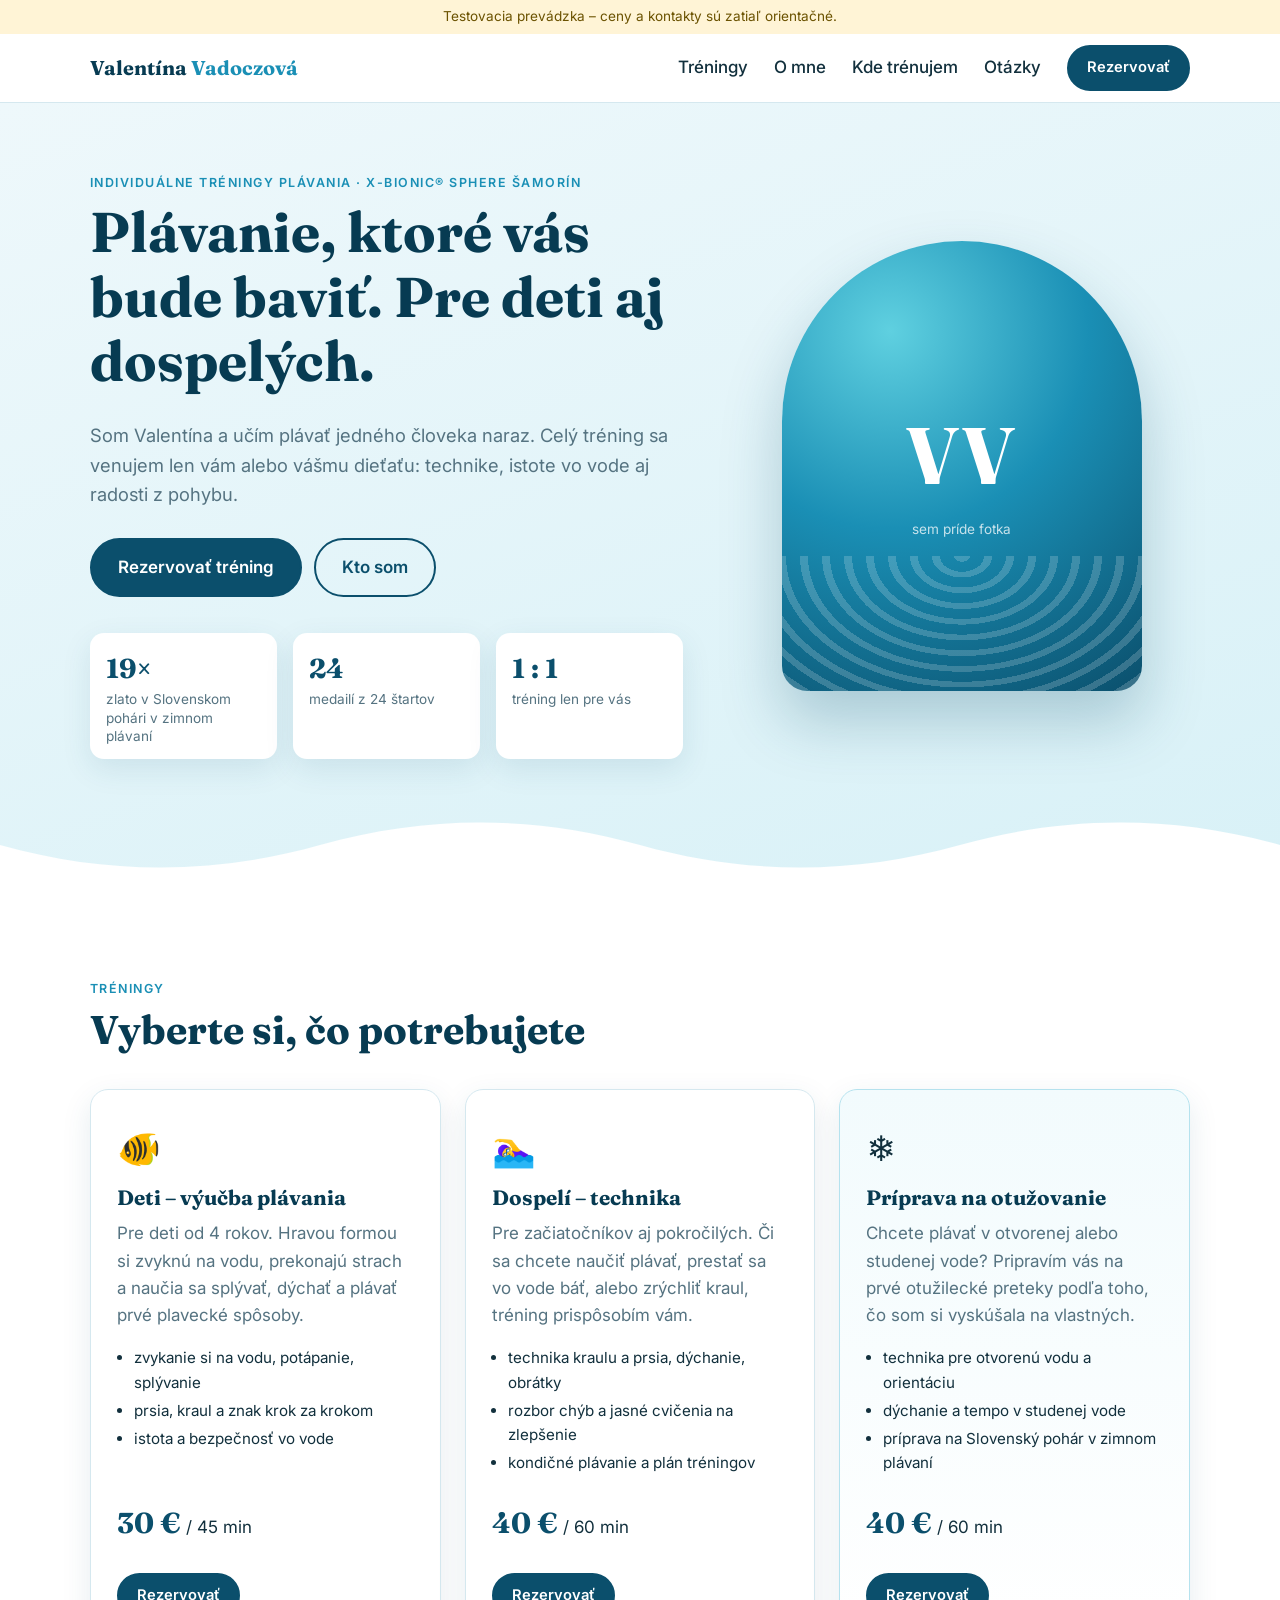
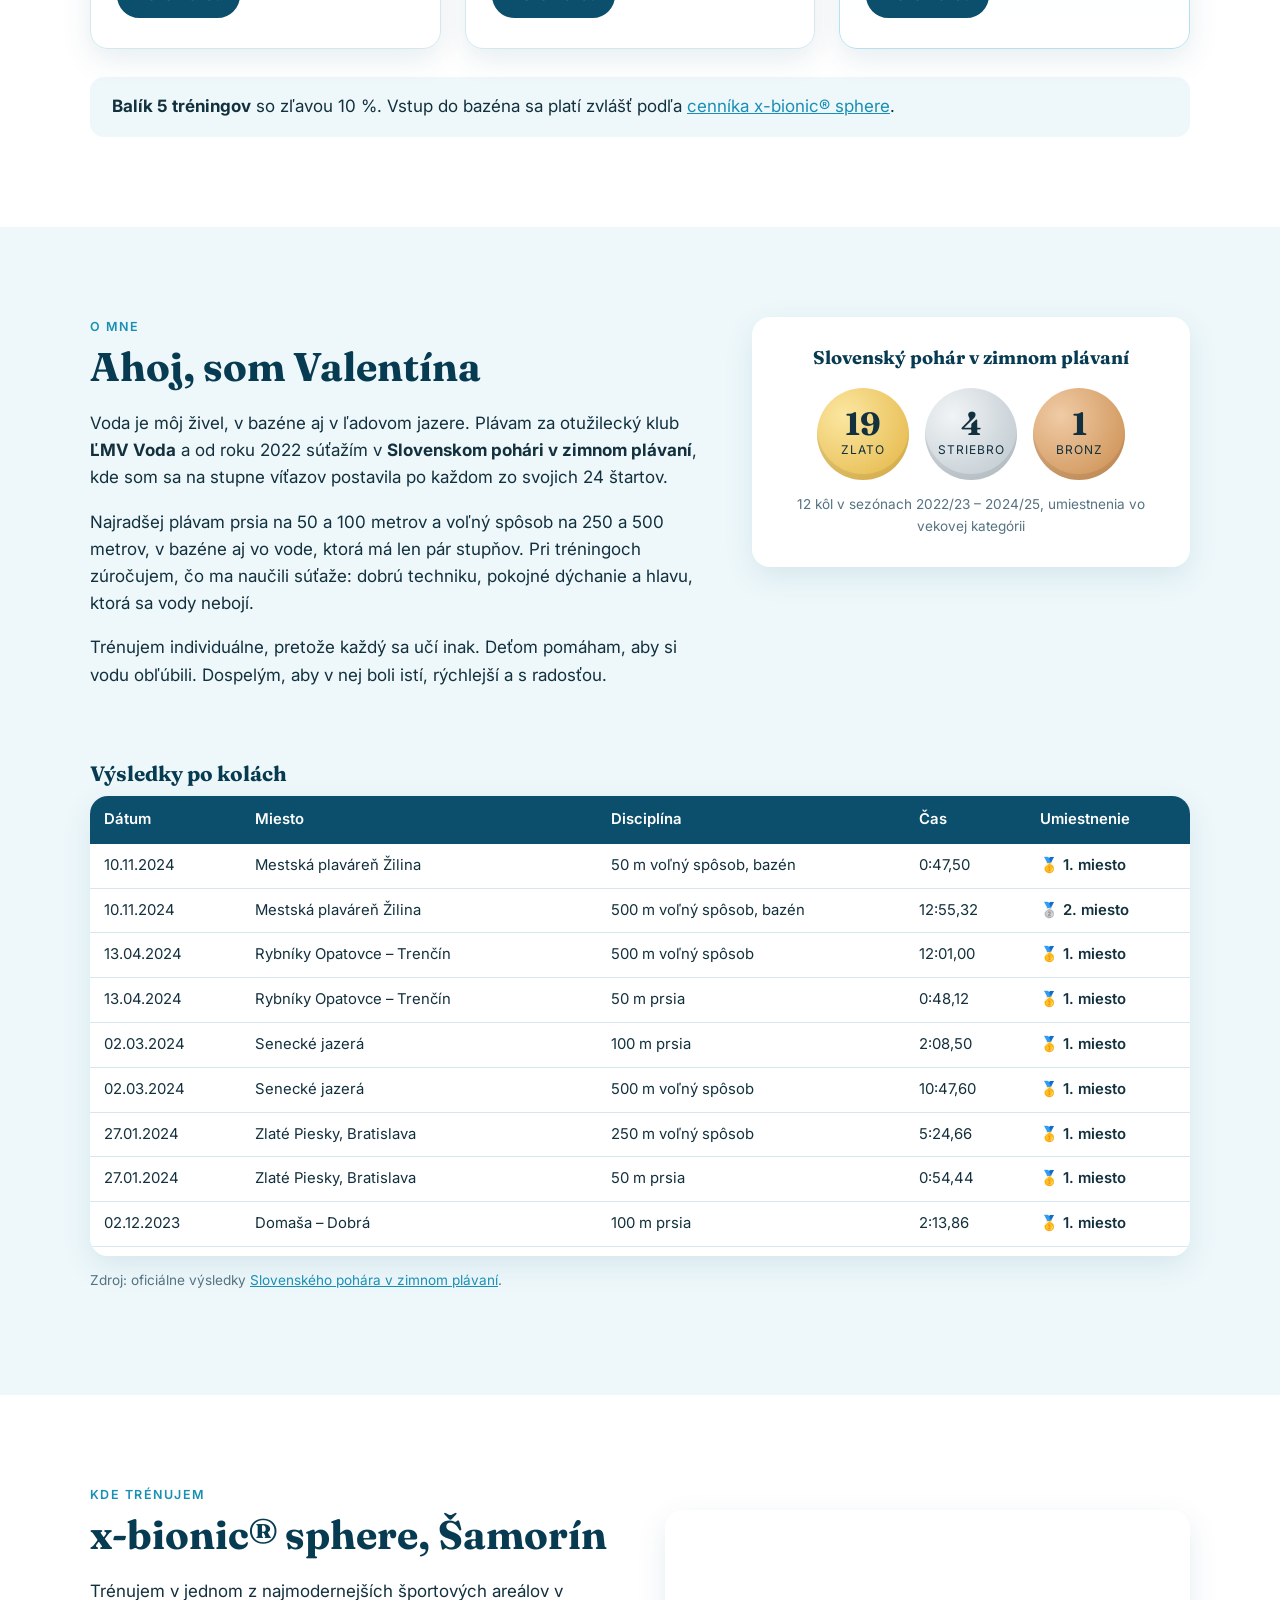
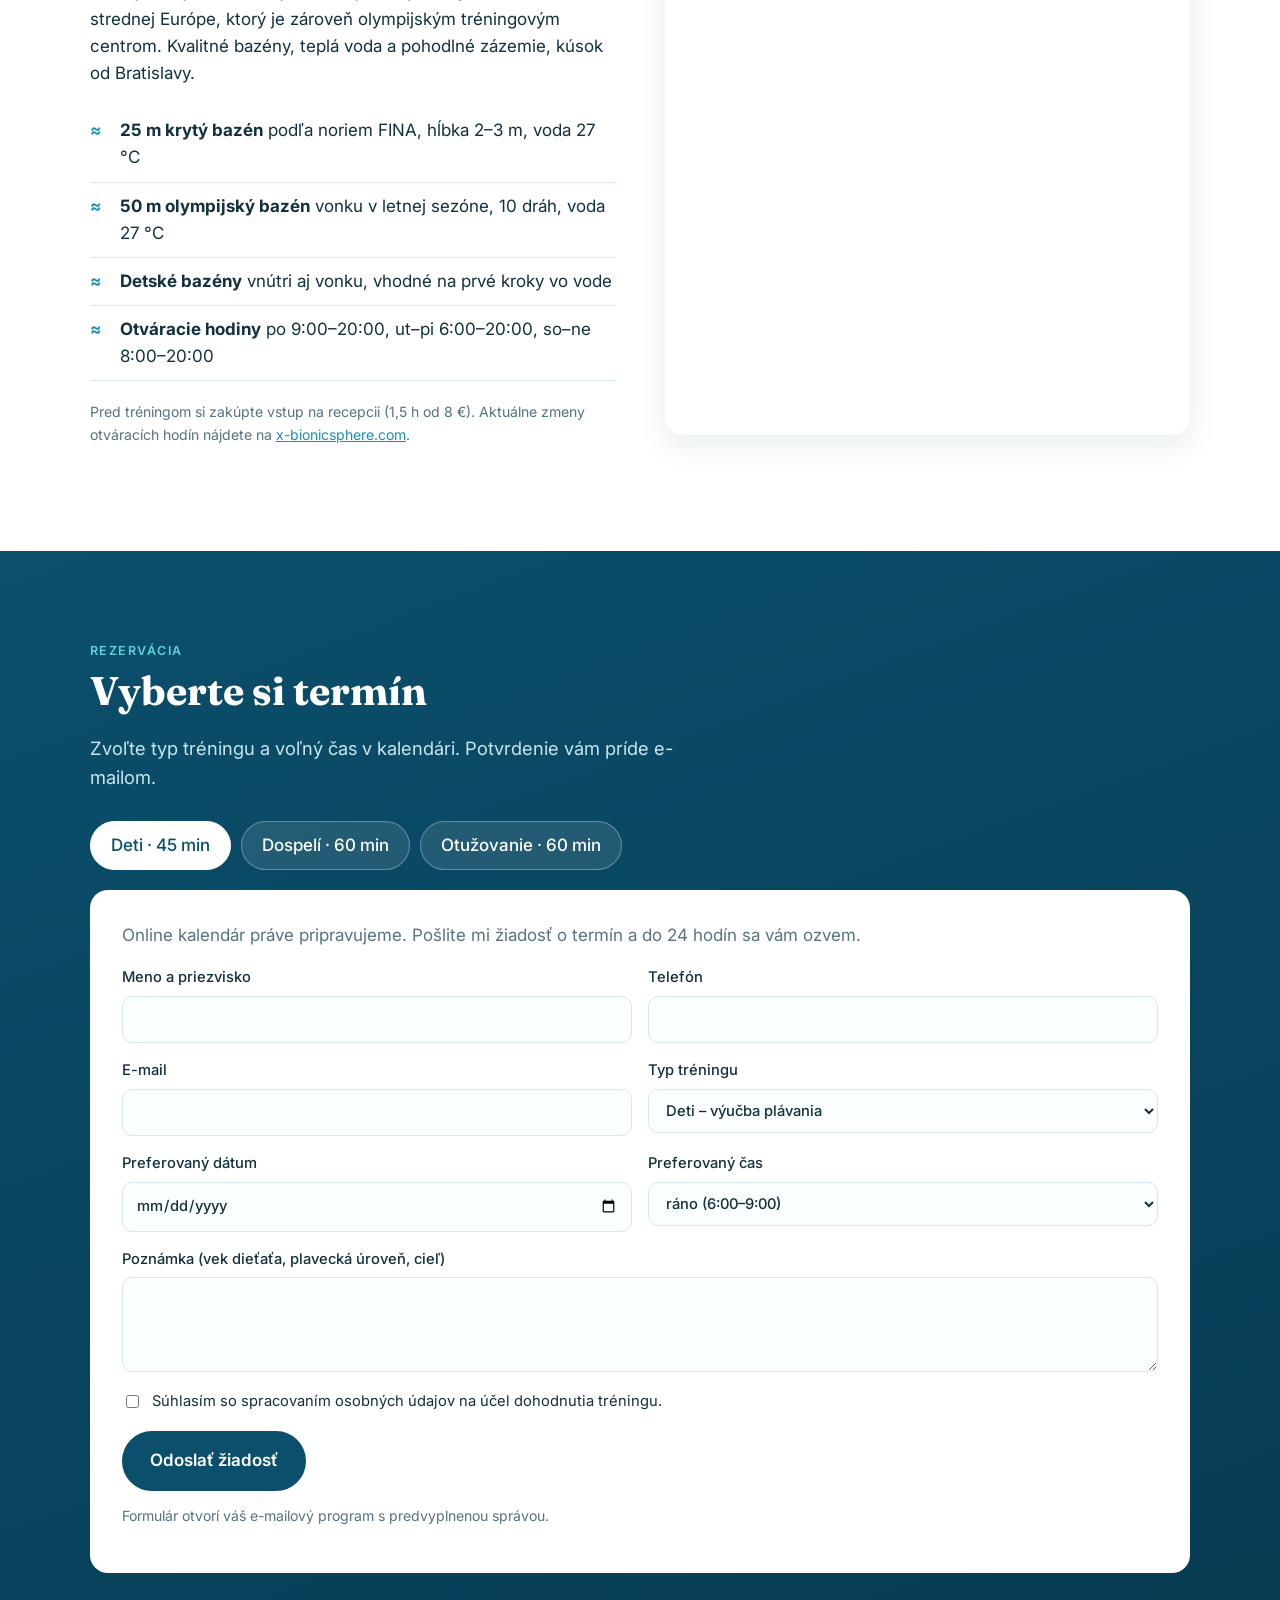
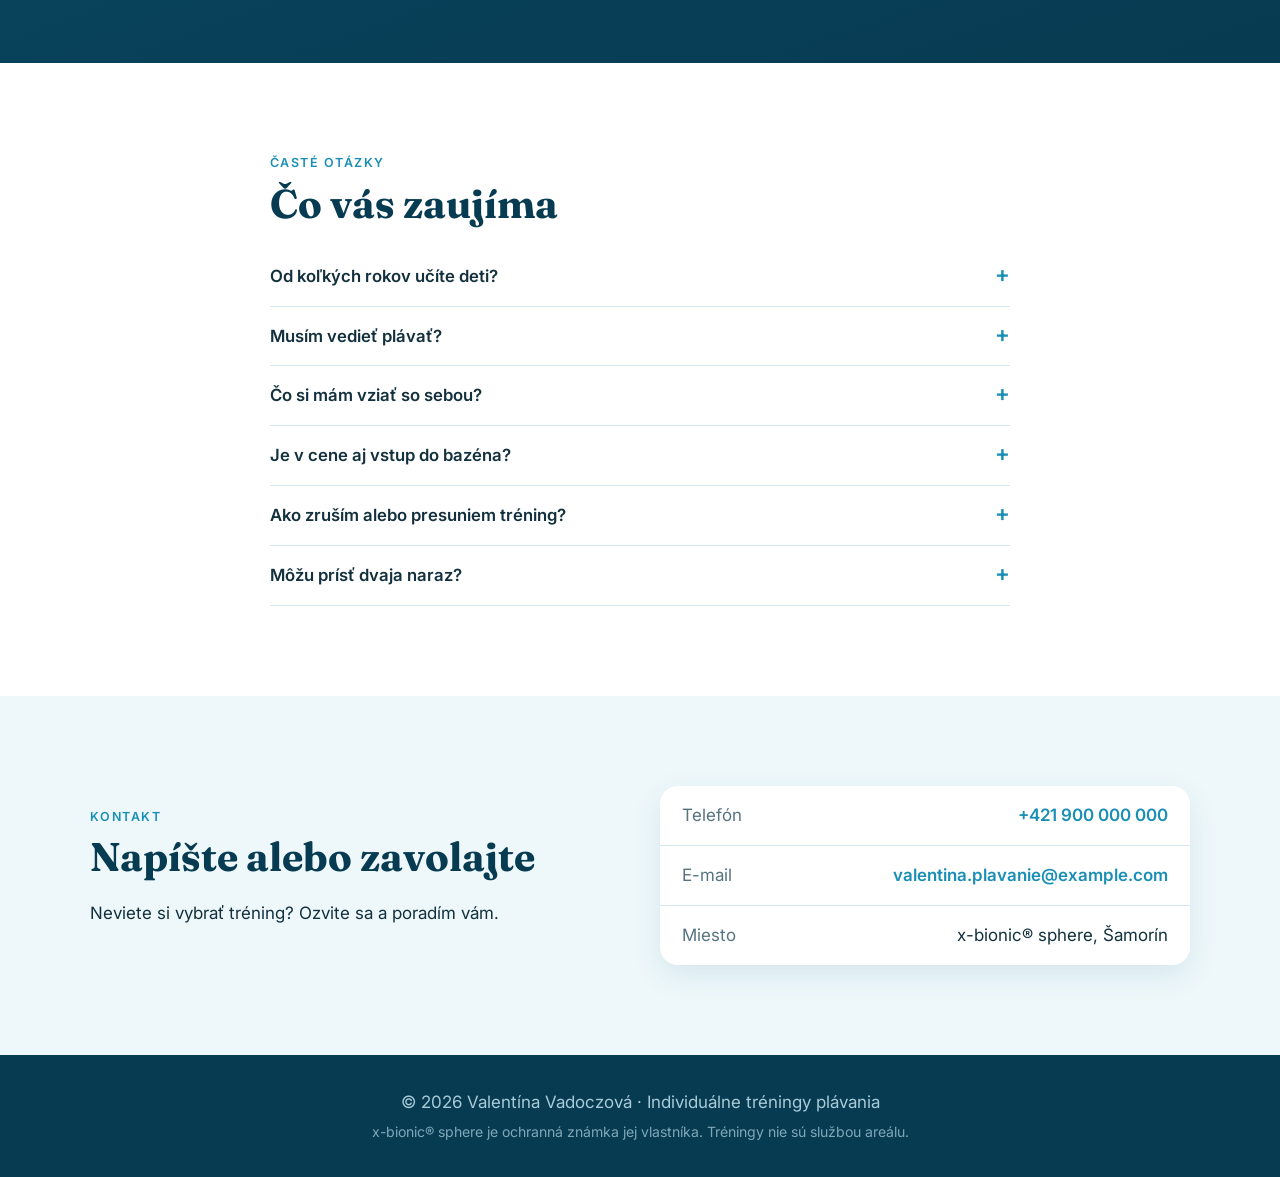
==== index.html @ 600316e4 "Web pre tréningy plávania Valentíny Vadoczovej Co-Authored-By: Claude Opus 5.5 <noreply@anthropic.co" ====
<!doctype html>
<html lang="sk">
<head>
  <meta charset="utf-8">
  <meta name="viewport" content="width=device-width, initial-scale=1">
  <title>Valentína Vadoczová – individuálne tréningy plávania | x-bionic sphere Šamorín</title>
  <meta name="description" content="Individuálne tréningy plávania pre deti a dospelých v bazénoch x-bionic® sphere v Šamoríne. Trénerka Valentína Vadoczová, viacnásobná víťazka Slovenského pohára v zimnom plávaní.">
  <meta name="robots" content="noindex"><!-- testovacia prevádzka -->
  <link rel="preconnect" href="https://fonts.googleapis.com">
  <link rel="preconnect" href="https://fonts.gstatic.com" crossorigin>
  <link href="https://fonts.googleapis.com/css2?family=Fraunces:opsz,wght@9..144,500;9..144,700&family=Inter:wght@400;500;600&display=swap" rel="stylesheet">
  <link rel="stylesheet" href="style.css">
  <link rel="icon" href="data:image/svg+xml,<svg xmlns='http://www.w3.org/2000/svg' viewBox='0 0 64 64'><circle cx='32' cy='32' r='32' fill='%230b4f6c'/><path d='M8 38c6-6 10-6 16 0s10 6 16 0 10-6 16 0' stroke='white' stroke-width='5' fill='none' stroke-linecap='round'/></svg>">
</head>
<body>
  <div class="test-banner">Testovacia prevádzka – ceny a kontakty sú zatiaľ orientačné.</div>

  <header class="nav">
    <div class="wrap nav-inner">
      <a href="#" class="logo">Valentína <span>Vadoczová</span></a>
      <button class="nav-toggle" aria-label="Menu" aria-expanded="false">☰</button>
      <nav class="nav-links">
        <a href="#treningy">Tréningy</a>
        <a href="#o-mne">O mne</a>
        <a href="#bazen">Kde trénujem</a>
        <a href="#faq">Otázky</a>
        <a href="#rezervacia" class="btn btn-small">Rezervovať</a>
      </nav>
    </div>
  </header>

  <main>
    <!-- HERO -->
    <section class="hero">
      <div class="wrap hero-inner">
        <div class="hero-text">
          <p class="eyebrow">Individuálne tréningy plávania · x-bionic® sphere Šamorín</p>
          <h1>Plávanie, ktoré vás bude baviť. Pre deti aj dospelých.</h1>
          <p class="lead">Som Valentína a učím plávať jedného človeka naraz. Celý tréning sa venujem len vám alebo vášmu dieťaťu: technike, istote vo vode aj radosti z pohybu.</p>
          <div class="hero-cta">
            <a href="#rezervacia" class="btn">Rezervovať tréning</a>
            <a href="#o-mne" class="btn btn-ghost">Kto som</a>
          </div>
          <ul class="hero-stats">
            <li><strong>19×</strong><span>zlato v Slovenskom pohári v zimnom plávaní</span></li>
            <li><strong>24</strong><span>medailí z 24 štartov</span></li>
            <li><strong>1 : 1</strong><span>tréning len pre vás</span></li>
          </ul>
        </div>
        <div class="hero-visual" aria-hidden="true">
          <div class="portrait">
            <span>VV</span>
            <small>sem príde fotka</small>
          </div>
        </div>
      </div>
      <svg class="wave" viewBox="0 0 1440 120" preserveAspectRatio="none" aria-hidden="true"><path d="M0 60c120 40 240 40 360 0s240-40 360 0 240 40 360 0 240-40 360 0v60H0z"/></svg>
    </section>

    <!-- TRÉNINGY -->
    <section id="treningy" class="section">
      <div class="wrap">
        <p class="eyebrow">Tréningy</p>
        <h2>Vyberte si, čo potrebujete</h2>
        <div class="cards">
          <article class="card">
            <div class="card-icon">🐠</div>
            <h3>Deti – výučba plávania</h3>
            <p>Pre deti od 4 rokov. Hravou formou si zvyknú na vodu, prekonajú strach a naučia sa splývať, dýchať a plávať prvé plavecké spôsoby.</p>
            <ul>
              <li>zvykanie si na vodu, potápanie, splývanie</li>
              <li>prsia, kraul a znak krok za krokom</li>
              <li>istota a bezpečnosť vo vode</li>
            </ul>
            <p class="price"><strong>30 €</strong> / 45 min</p>
            <a href="#rezervacia" class="btn btn-small" data-book="deti">Rezervovať</a>
          </article>
          <article class="card">
            <div class="card-icon">🏊‍♀️</div>
            <h3>Dospelí – technika</h3>
            <p>Pre začiatočníkov aj pokročilých. Či sa chcete naučiť plávať, prestať sa vo vode báť, alebo zrýchliť kraul, tréning prispôsobím vám.</p>
            <ul>
              <li>technika kraulu a prsia, dýchanie, obrátky</li>
              <li>rozbor chýb a jasné cvičenia na zlepšenie</li>
              <li>kondičné plávanie a plán tréningov</li>
            </ul>
            <p class="price"><strong>40 €</strong> / 60 min</p>
            <a href="#rezervacia" class="btn btn-small" data-book="dospeli">Rezervovať</a>
          </article>
          <article class="card card-accent">
            <div class="card-icon">❄️</div>
            <h3>Príprava na otužovanie</h3>
            <p>Chcete plávať v otvorenej alebo studenej vode? Pripravím vás na prvé otužilecké preteky podľa toho, čo som si vyskúšala na vlastných.</p>
            <ul>
              <li>technika pre otvorenú vodu a orientáciu</li>
              <li>dýchanie a tempo v studenej vode</li>
              <li>príprava na Slovenský pohár v zimnom plávaní</li>
            </ul>
            <p class="price"><strong>40 €</strong> / 60 min</p>
            <a href="#rezervacia" class="btn btn-small" data-book="otuzovanie">Rezervovať</a>
          </article>
        </div>
        <div class="note">
          <p><strong>Balík 5 tréningov</strong> so zľavou 10 %. Vstup do bazéna sa platí zvlášť podľa <a href="https://www.x-bionicsphere.com/sport/plavanie/" target="_blank" rel="noopener">cenníka x-bionic® sphere</a>.</p>
        </div>
      </div>
    </section>

    <!-- O MNE -->
    <section id="o-mne" class="section section-ice">
      <div class="wrap about">
        <div class="about-text">
          <p class="eyebrow">O mne</p>
          <h2>Ahoj, som Valentína</h2>
          <p>Voda je môj živel, v bazéne aj v ľadovom jazere. Plávam za otužilecký klub <strong>ĽMV Voda</strong> a od roku 2022 súťažím v <strong>Slovenskom pohári v zimnom plávaní</strong>, kde som sa na stupne víťazov postavila po každom zo svojich 24 štartov.</p>
          <p>Najradšej plávam prsia na 50 a 100 metrov a voľný spôsob na 250 a 500 metrov, v bazéne aj vo vode, ktorá má len pár stupňov. Pri tréningoch zúročujem, čo ma naučili súťaže: dobrú techniku, pokojné dýchanie a hlavu, ktorá sa vody nebojí.</p>
          <p>Trénujem individuálne, pretože každý sa učí inak. Deťom pomáham, aby si vodu obľúbili. Dospelým, aby v nej boli istí, rýchlejší a s radosťou.</p>
        </div>
        <aside class="medals" aria-label="Medailová bilancia">
          <h3>Slovenský pohár v zimnom plávaní</h3>
          <div class="medal-row">
            <div class="medal gold"><strong>19</strong><span>zlato</span></div>
            <div class="medal silver"><strong>4</strong><span>striebro</span></div>
            <div class="medal bronze"><strong>1</strong><span>bronz</span></div>
          </div>
          <p class="medal-sub">12 kôl v sezónach 2022/23 – 2024/25, umiestnenia vo vekovej kategórii</p>
        </aside>
      </div>

      <div class="wrap">
        <h3 class="results-title">Výsledky po kolách</h3>
        <div class="table-wrap">
          <table class="results">
            <thead>
              <tr><th>Dátum</th><th>Miesto</th><th>Disciplína</th><th>Čas</th><th>Umiestnenie</th></tr>
            </thead>
            <tbody id="results-body"></tbody>
          </table>
        </div>
        <p class="source">Zdroj: oficiálne výsledky <a href="https://pohar.sportoveotuzovanie.sk/vysledky/jednotlivci" target="_blank" rel="noopener">Slovenského pohára v zimnom plávaní</a>.</p>
      </div>
    </section>

    <!-- BAZÉN -->
    <section id="bazen" class="section">
      <div class="wrap venue">
        <div>
          <p class="eyebrow">Kde trénujem</p>
          <h2>x-bionic® sphere, Šamorín</h2>
          <p>Trénujem v jednom z najmodernejších športových areálov v strednej Európe, ktorý je zároveň olympijským tréningovým centrom. Kvalitné bazény, teplá voda a pohodlné zázemie, kúsok od Bratislavy.</p>
          <ul class="facts">
            <li><strong>25 m krytý bazén</strong> podľa noriem FINA, hĺbka 2–3 m, voda 27 °C</li>
            <li><strong>50 m olympijský bazén</strong> vonku v letnej sezóne, 10 dráh, voda 27 °C</li>
            <li><strong>Detské bazény</strong> vnútri aj vonku, vhodné na prvé kroky vo vode</li>
            <li><strong>Otváracie hodiny</strong> po 9:00–20:00, ut–pi 6:00–20:00, so–ne 8:00–20:00</li>
          </ul>
          <p class="small">Pred tréningom si zakúpte vstup na recepcii (1,5 h od 8 €). Aktuálne zmeny otváracích hodín nájdete na <a href="https://www.x-bionicsphere.com/sport/plavanie/" target="_blank" rel="noopener">x-bionicsphere.com</a>.</p>
        </div>
        <div class="map">
          <iframe title="Mapa x-bionic sphere Šamorín" loading="lazy" referrerpolicy="no-referrer-when-downgrade"
            src="https://www.google.com/maps?q=x-bionic%20sphere%20%C5%A0amor%C3%ADn&output=embed"></iframe>
        </div>
      </div>
    </section>

    <!-- REZERVÁCIA -->
    <section id="rezervacia" class="section section-deep">
      <div class="wrap">
        <p class="eyebrow">Rezervácia</p>
        <h2>Vyberte si termín</h2>
        <p class="lead">Zvoľte typ tréningu a voľný čas v kalendári. Potvrdenie vám príde e-mailom.</p>
        <div class="tabs" role="tablist">
          <button role="tab" data-type="deti" aria-selected="true">Deti · 45 min</button>
          <button role="tab" data-type="dospeli" aria-selected="false">Dospelí · 60 min</button>
          <button role="tab" data-type="otuzovanie" aria-selected="false">Otužovanie · 60 min</button>
        </div>
        <div class="booking">
          <div id="cal-embed" hidden></div>
          <form id="request-form" class="request-form" hidden>
            <p class="form-intro">Online kalendár práve pripravujeme. Pošlite mi žiadosť o termín a do 24 hodín sa vám ozvem.</p>
            <div class="grid">
              <label>Meno a priezvisko<input name="meno" required autocomplete="name"></label>
              <label>Telefón<input name="telefon" type="tel" required autocomplete="tel"></label>
              <label>E-mail<input name="email" type="email" autocomplete="email"></label>
              <label>Typ tréningu
                <select name="typ">
                  <option value="deti">Deti – výučba plávania</option>
                  <option value="dospeli">Dospelí – technika</option>
                  <option value="otuzovanie">Príprava na otužovanie</option>
                </select>
              </label>
              <label>Preferovaný dátum<input name="datum" type="date"></label>
              <label>Preferovaný čas
                <select name="cas">
                  <option>ráno (6:00–9:00)</option>
                  <option>dopoludnie</option>
                  <option>popoludnie</option>
                  <option>podvečer (16:00–19:00)</option>
                  <option>víkend</option>
                </select>
              </label>
              <label class="full">Poznámka (vek dieťaťa, plavecká úroveň, cieľ)<textarea name="poznamka" rows="3"></textarea></label>
            </div>
            <label class="consent"><input type="checkbox" required> Súhlasím so spracovaním osobných údajov na účel dohodnutia tréningu.</label>
            <button class="btn" type="submit">Odoslať žiadosť</button>
            <p class="small">Formulár otvorí váš e-mailový program s predvyplnenou správou.</p>
          </form>
        </div>
      </div>
    </section>

    <!-- FAQ -->
    <section id="faq" class="section">
      <div class="wrap narrow">
        <p class="eyebrow">Časté otázky</p>
        <h2>Čo vás zaujíma</h2>
        <details><summary>Od koľkých rokov učíte deti?</summary><p>Od 4 rokov. Ak je dieťa mladšie alebo sa vody veľmi bojí, napíšte mi a dohodneme sa, ako začať.</p></details>
        <details><summary>Musím vedieť plávať?</summary><p>Nie. Začiatočníkov učím od úplných základov. Dospelí začiatočníci sú u mňa úplne bežní, tak sa nehanbite.</p></details>
        <details><summary>Čo si mám vziať so sebou?</summary><p>Plavky, plavecké okuliare, čiapku, uterák a šľapky. Plavecké pomôcky (dosky, pullbuoy, plutvy) prinesiem ja.</p></details>
        <details><summary>Je v cene aj vstup do bazéna?</summary><p>Nie. Vstup si každý klient kupuje na recepcii x-bionic® sphere podľa ich aktuálneho cenníka.</p></details>
        <details><summary>Ako zruším alebo presuniem tréning?</summary><p>Bezplatne najneskôr 24 hodín vopred, cez odkaz v potvrdzovacom e-maile alebo telefonicky. Pri neskoršom zrušení si účtujem 50 % ceny.</p></details>
        <details><summary>Môžu prísť dvaja naraz?</summary><p>Áno. Súrodenci alebo pár môžu prísť na spoločný tréning. Cenu vám poviem po dohode.</p></details>
      </div>
    </section>

    <!-- KONTAKT -->
    <section id="kontakt" class="section section-ice">
      <div class="wrap contact">
        <div>
          <p class="eyebrow">Kontakt</p>
          <h2>Napíšte alebo zavolajte</h2>
          <p>Neviete si vybrať tréning? Ozvite sa a poradím vám.</p>
        </div>
        <ul class="contact-list">
          <li><span>Telefón</span><a data-contact="phone" href="#"></a></li>
          <li><span>E-mail</span><a data-contact="email" href="#"></a></li>
          <li data-contact-row="instagram"><span>Instagram</span><a data-contact="instagram" href="#" target="_blank" rel="noopener"></a></li>
          <li><span>Miesto</span>x-bionic® sphere, Šamorín</li>
        </ul>
      </div>
    </section>
  </main>

  <footer class="footer">
    <div class="wrap">
      <p>© <span id="year"></span> Valentína Vadoczová · Individuálne tréningy plávania</p>
      <p class="small">x-bionic® sphere je ochranná známka jej vlastníka. Tréningy nie sú službou areálu.</p>
    </div>
  </footer>

  <script src="config.js"></script>
  <script src="app.js"></script>
</body>
</html>
---- style.css ----
:root {
  --deep: #0b4f6c;
  --deep-2: #073b52;
  --sea: #1a8fb5;
  --aqua: #5fd0e0;
  --ice: #eef8fb;
  --ink: #12303d;
  --muted: #557381;
  --line: #d5e8ef;
  --white: #ffffff;
  --gold: #e3b341;
  --silver: #b9c4cb;
  --bronze: #c98a4b;
  --radius: 18px;
  --shadow: 0 10px 30px rgba(11, 79, 108, .10);
}
* { box-sizing: border-box; }
html { scroll-behavior: smooth; scroll-padding-top: 80px; }
body { margin: 0; font-family: Inter, system-ui, sans-serif; color: var(--ink); background: var(--white); line-height: 1.6; font-size: 17px; }
h1, h2, h3 { font-family: Fraunces, Georgia, serif; line-height: 1.15; margin: 0 0 .5em; color: var(--deep-2); }
h1 { font-size: clamp(2.1rem, 5vw, 3.5rem); }
h2 { font-size: clamp(1.7rem, 3.5vw, 2.5rem); }
h3 { font-size: 1.3rem; }
a { color: var(--sea); }
img { max-width: 100%; }
.wrap { max-width: 1140px; margin: 0 auto; padding: 0 20px; }
.narrow { max-width: 780px; }
.small { font-size: .88rem; color: var(--muted); }
.eyebrow { text-transform: uppercase; letter-spacing: .12em; font-size: .78rem; font-weight: 600; color: var(--sea); margin: 0 0 .6em; }
.lead { font-size: 1.15rem; color: var(--muted); max-width: 640px; }

.test-banner { background: #fff4d6; color: #6b5200; text-align: center; font-size: .85rem; padding: 6px 16px; }

/* Buttons */
.btn { display: inline-block; background: var(--deep); color: var(--white); text-decoration: none; padding: 14px 26px; border-radius: 999px; font-weight: 600; border: 2px solid var(--deep); cursor: pointer; font: inherit; font-weight: 600; transition: transform .15s, background .15s; }
.btn:hover { background: var(--deep-2); transform: translateY(-1px); }
.btn-small { padding: 9px 18px; font-size: .92rem; }
.btn-ghost { background: transparent; color: var(--deep); }
.btn-ghost:hover { background: var(--white); }

/* Nav */
.nav { position: sticky; top: 0; z-index: 20; background: rgba(255,255,255,.92); backdrop-filter: blur(10px); border-bottom: 1px solid var(--line); }
.nav-inner { display: flex; align-items: center; justify-content: space-between; height: 68px; }
.logo { font-family: Fraunces, serif; font-weight: 700; font-size: 1.25rem; color: var(--deep-2); text-decoration: none; }
.logo span { color: var(--sea); }
.nav-links { display: flex; gap: 26px; align-items: center; }
.nav-links a:not(.btn) { color: var(--ink); text-decoration: none; font-weight: 500; }
.nav-links a:not(.btn):hover { color: var(--sea); }
.nav-toggle { display: none; background: none; border: 0; font-size: 1.6rem; color: var(--deep); cursor: pointer; }

/* Hero */
.hero { position: relative; background: linear-gradient(160deg, var(--ice) 0%, #d8f1f7 100%); padding: 70px 0 130px; overflow: hidden; }
.hero-inner { display: grid; grid-template-columns: 1.3fr 1fr; gap: 50px; align-items: center; }
.hero-cta { display: flex; gap: 12px; flex-wrap: wrap; margin: 28px 0 36px; }
.hero-stats { list-style: none; padding: 0; margin: 0; display: grid; grid-template-columns: repeat(3, 1fr); gap: 16px; }
.hero-stats li { background: var(--white); border-radius: 14px; padding: 14px 16px; box-shadow: var(--shadow); }
.hero-stats strong { display: block; font-family: Fraunces, serif; font-size: 1.7rem; color: var(--deep); }
.hero-stats span { font-size: .85rem; color: var(--muted); line-height: 1.35; display: block; }
.hero-visual { display: flex; justify-content: center; }
.portrait { width: min(360px, 80vw); aspect-ratio: 4/5; border-radius: 200px 200px 28px 28px; background: radial-gradient(circle at 30% 20%, var(--aqua), var(--sea) 45%, var(--deep) 100%); display: flex; flex-direction: column; align-items: center; justify-content: center; color: var(--white); box-shadow: 0 30px 60px rgba(11,79,108,.25); position: relative; overflow: hidden; }
.portrait::after { content: ""; position: absolute; inset: auto -20% -10% -20%; height: 40%; background: repeating-radial-gradient(ellipse at 50% 0, rgba(255,255,255,.18) 0 8px, transparent 8px 22px); }
.portrait span { font-family: Fraunces, serif; font-size: 5rem; font-weight: 700; letter-spacing: .05em; }
.portrait small { opacity: .75; font-size: .85rem; }
.wave { position: absolute; bottom: -1px; left: 0; width: 100%; height: 90px; fill: var(--white); }

/* Sections */
.section { padding: 90px 0; }
.section-ice { background: var(--ice); }
.section-deep { background: linear-gradient(160deg, var(--deep) 0%, var(--deep-2) 100%); color: var(--white); }
.section-deep h2, .section-deep .eyebrow { color: var(--white); }
.section-deep .eyebrow { color: var(--aqua); }
.section-deep .lead { color: #c8e6ef; }

/* Cards */
.cards { display: grid; grid-template-columns: repeat(3, 1fr); gap: 24px; margin-top: 36px; }
.card { background: var(--white); border: 1px solid var(--line); border-radius: var(--radius); padding: 30px 26px; box-shadow: var(--shadow); display: flex; flex-direction: column; }
.card-accent { background: linear-gradient(180deg, #f2fbfd, var(--white)); border-color: #b5e2ee; }
.card-icon { font-size: 2.2rem; margin-bottom: 10px; }
.card p { color: var(--muted); margin-top: 0; }
.card ul { padding-left: 1.1em; margin: 0 0 20px; color: var(--ink); font-size: .95rem; }
.card li { margin-bottom: 4px; }
.price { margin-top: auto !important; color: var(--ink) !important; }
.price strong { font-family: Fraunces, serif; font-size: 1.8rem; color: var(--deep); }
.card .btn { align-self: flex-start; margin-top: 10px; }
.note { margin-top: 28px; background: var(--ice); border-radius: 14px; padding: 16px 22px; }
.note p { margin: 0; }

/* About */
.about { display: grid; grid-template-columns: 1.4fr 1fr; gap: 50px; align-items: start; }
.medals { background: var(--white); border-radius: var(--radius); padding: 30px; box-shadow: var(--shadow); text-align: center; position: sticky; top: 100px; }
.medals h3 { font-size: 1.15rem; }
.medal-row { display: flex; justify-content: center; gap: 16px; margin: 20px 0 14px; }
.medal { width: 92px; height: 92px; border-radius: 50%; display: flex; flex-direction: column; align-items: center; justify-content: center; color: var(--ink); box-shadow: inset 0 -6px 0 rgba(0,0,0,.08); }
.medal strong { font-family: Fraunces, serif; font-size: 2rem; line-height: 1; }
.medal span { font-size: .75rem; text-transform: uppercase; letter-spacing: .08em; }
.gold { background: radial-gradient(circle at 30% 30%, #fbe7a1, var(--gold)); }
.silver { background: radial-gradient(circle at 30% 30%, #f1f4f6, var(--silver)); }
.bronze { background: radial-gradient(circle at 30% 30%, #f0cba5, var(--bronze)); }
.medal-sub { font-size: .85rem; color: var(--muted); margin: 0; }
.results-title { margin-top: 56px; }
.table-wrap { overflow-x: auto; background: var(--white); border-radius: var(--radius); box-shadow: var(--shadow); max-height: 460px; overflow-y: auto; }
.results { width: 100%; border-collapse: collapse; font-size: .93rem; }
.results th { position: sticky; top: 0; background: var(--deep); color: var(--white); text-align: left; padding: 12px 14px; font-weight: 600; }
.results td { padding: 10px 14px; border-bottom: 1px solid var(--line); white-space: nowrap; }
.results tr:hover td { background: #f6fbfd; }
.pos { font-weight: 600; }
.source { font-size: .85rem; color: var(--muted); }

/* Venue */
.venue { display: grid; grid-template-columns: 1fr 1fr; gap: 50px; align-items: center; }
.facts { list-style: none; padding: 0; margin: 20px 0; }
.facts li { padding: 10px 0 10px 30px; border-bottom: 1px solid var(--line); position: relative; }
.facts li::before { content: "≈"; position: absolute; left: 0; color: var(--sea); font-weight: 700; }
.map { border-radius: var(--radius); overflow: hidden; box-shadow: var(--shadow); aspect-ratio: 1 / 1; }
.map iframe { width: 100%; height: 100%; border: 0; }

/* Booking */
.tabs { display: flex; gap: 10px; flex-wrap: wrap; margin: 28px 0 20px; }
.tabs button { background: rgba(255,255,255,.1); color: var(--white); border: 1px solid rgba(255,255,255,.3); border-radius: 999px; padding: 10px 20px; font: inherit; font-weight: 500; cursor: pointer; }
.tabs button[aria-selected="true"] { background: var(--white); color: var(--deep); border-color: var(--white); }
.booking { background: var(--white); color: var(--ink); border-radius: var(--radius); padding: 10px; min-height: 200px; }
#cal-embed { width: 100%; min-height: 640px; overflow: auto; }
.request-form { padding: 22px; }
.form-intro { margin-top: 0; color: var(--muted); }
.grid { display: grid; grid-template-columns: 1fr 1fr; gap: 16px; }
.grid .full { grid-column: 1 / -1; }
.request-form label { display: flex; flex-direction: column; font-weight: 500; font-size: .92rem; gap: 6px; }
.request-form input, .request-form select, .request-form textarea { font: inherit; padding: 11px 13px; border: 1px solid var(--line); border-radius: 10px; background: #fbfeff; color: var(--ink); }
.request-form input:focus, .request-form select:focus, .request-form textarea:focus { outline: 2px solid var(--aqua); border-color: var(--sea); }
.request-form .consent { flex-direction: row; align-items: center; gap: 10px; margin: 18px 0; font-weight: 400; }

/* FAQ */
details { border-bottom: 1px solid var(--line); padding: 16px 0; }
summary { cursor: pointer; font-weight: 600; font-size: 1.05rem; list-style: none; display: flex; justify-content: space-between; gap: 16px; }
summary::-webkit-details-marker { display: none; }
summary::after { content: "+"; color: var(--sea); font-size: 1.4rem; line-height: 1; }
details[open] summary::after { content: "–"; }
details p { color: var(--muted); margin: 10px 0 0; }

/* Contact */
.contact { display: grid; grid-template-columns: 1fr 1fr; gap: 40px; align-items: center; }
.contact-list { list-style: none; padding: 0; margin: 0; background: var(--white); border-radius: var(--radius); box-shadow: var(--shadow); }
.contact-list li { display: flex; justify-content: space-between; gap: 16px; padding: 16px 22px; border-bottom: 1px solid var(--line); flex-wrap: wrap; }
.contact-list li:last-child { border-bottom: 0; }
.contact-list span { color: var(--muted); }
.contact-list a { font-weight: 600; text-decoration: none; word-break: break-all; }

.footer { background: var(--deep-2); color: #a9cbd7; padding: 30px 0; text-align: center; }
.footer p { margin: 4px 0; }
.footer .small { color: #7fa8b7; }

/* Responsive */
@media (max-width: 900px) {
  .hero-inner, .about, .venue, .contact { grid-template-columns: 1fr; }
  .hero-visual { order: -1; }
  .portrait { width: 220px; }
  .cards { grid-template-columns: 1fr; }
  .medals { position: static; }
}
@media (max-width: 760px) {
  .nav-toggle { display: block; }
  .nav-links { display: none; position: absolute; top: 68px; left: 0; right: 0; background: var(--white); flex-direction: column; padding: 20px; gap: 16px; border-bottom: 1px solid var(--line); }
  .nav-links.open { display: flex; }
  .hero { padding: 40px 0 100px; }
  .hero-stats { grid-template-columns: 1fr; }
  .section { padding: 64px 0; }
  .grid { grid-template-columns: 1fr; }
  .wrap { padding: 0 16px; }
}
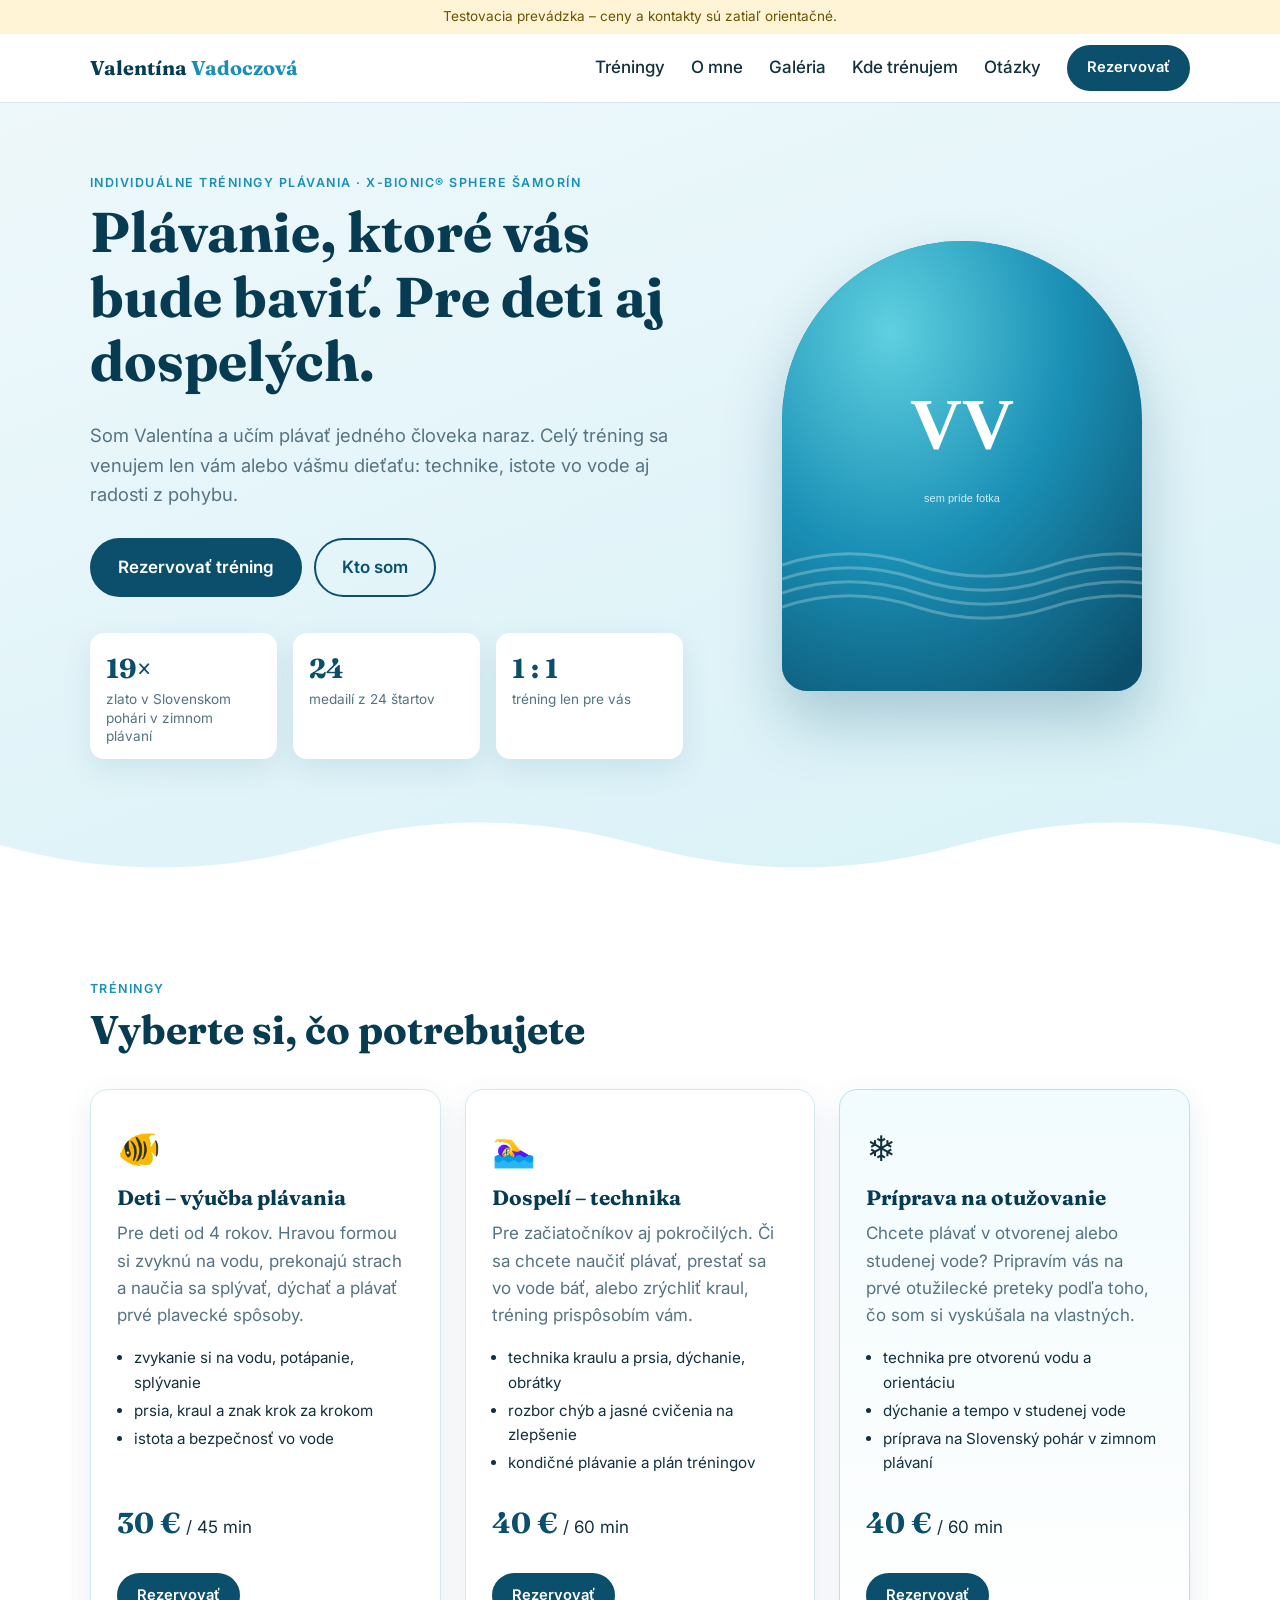
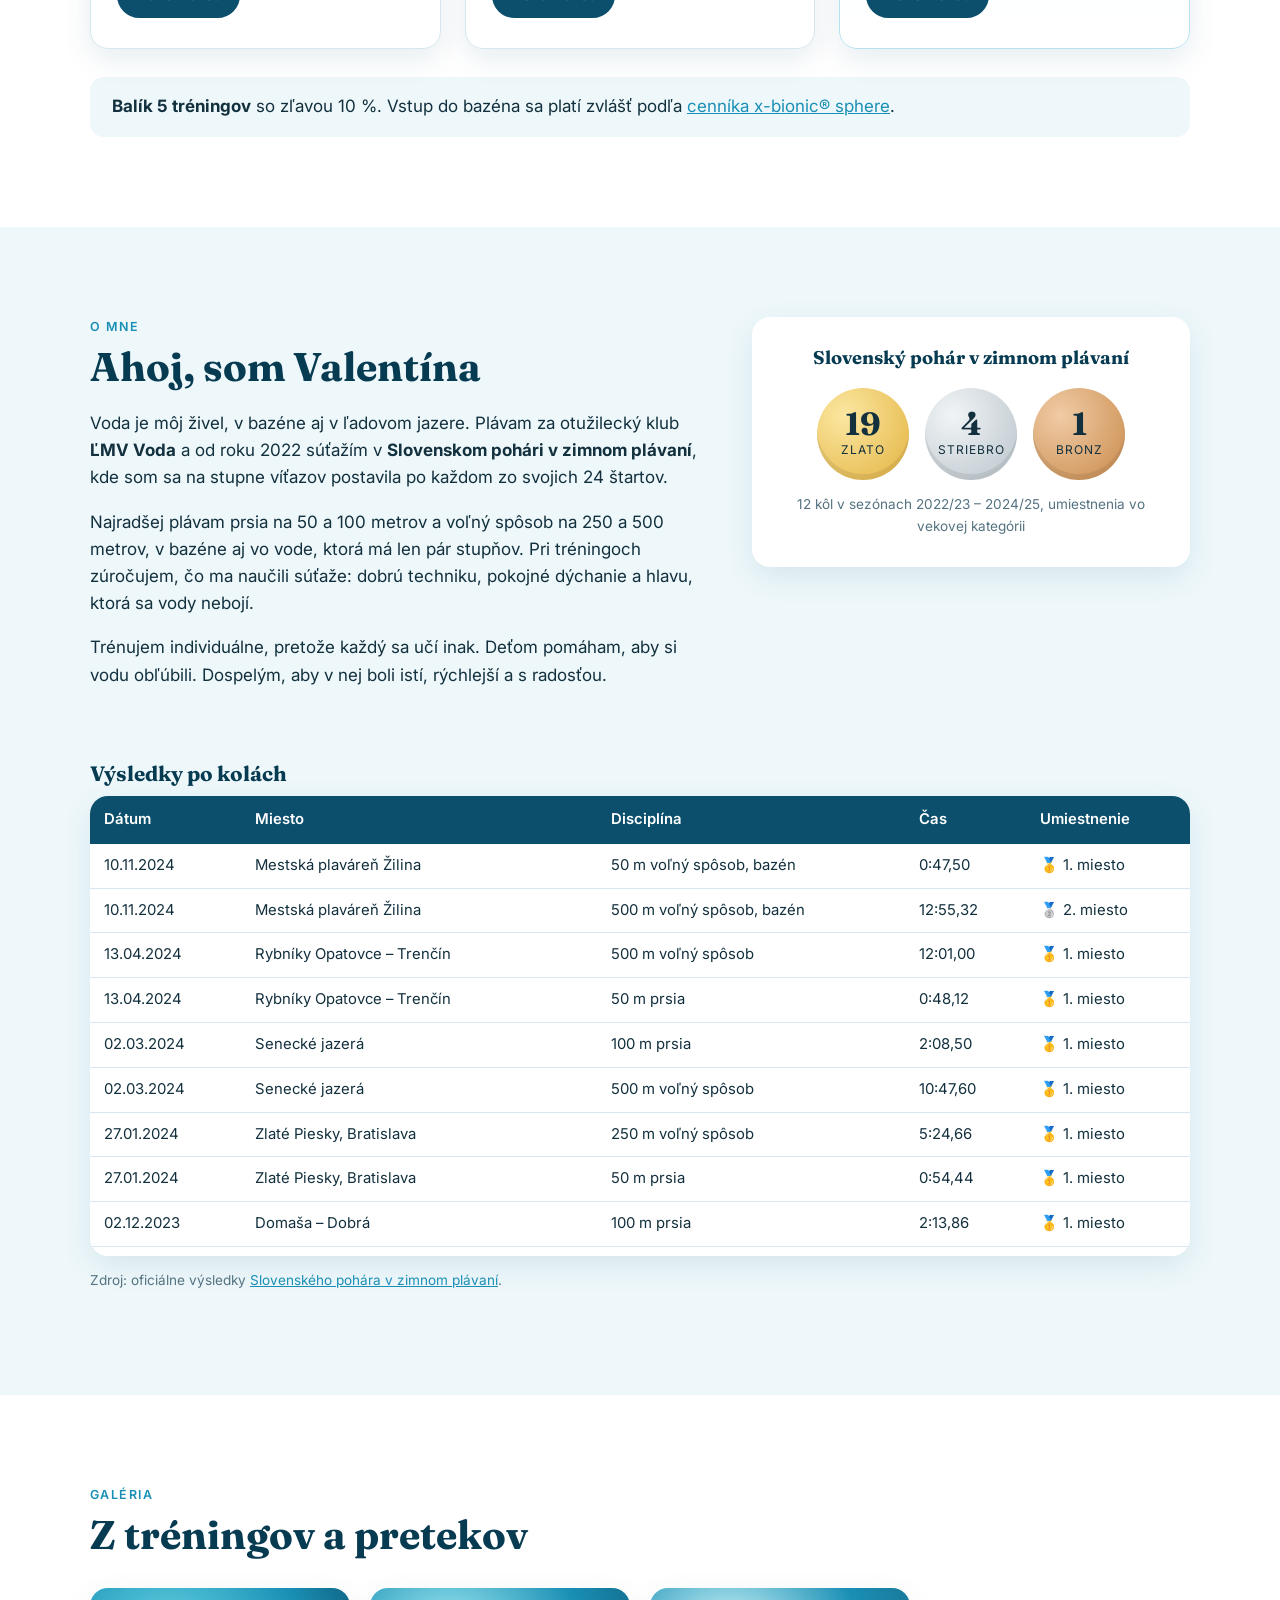
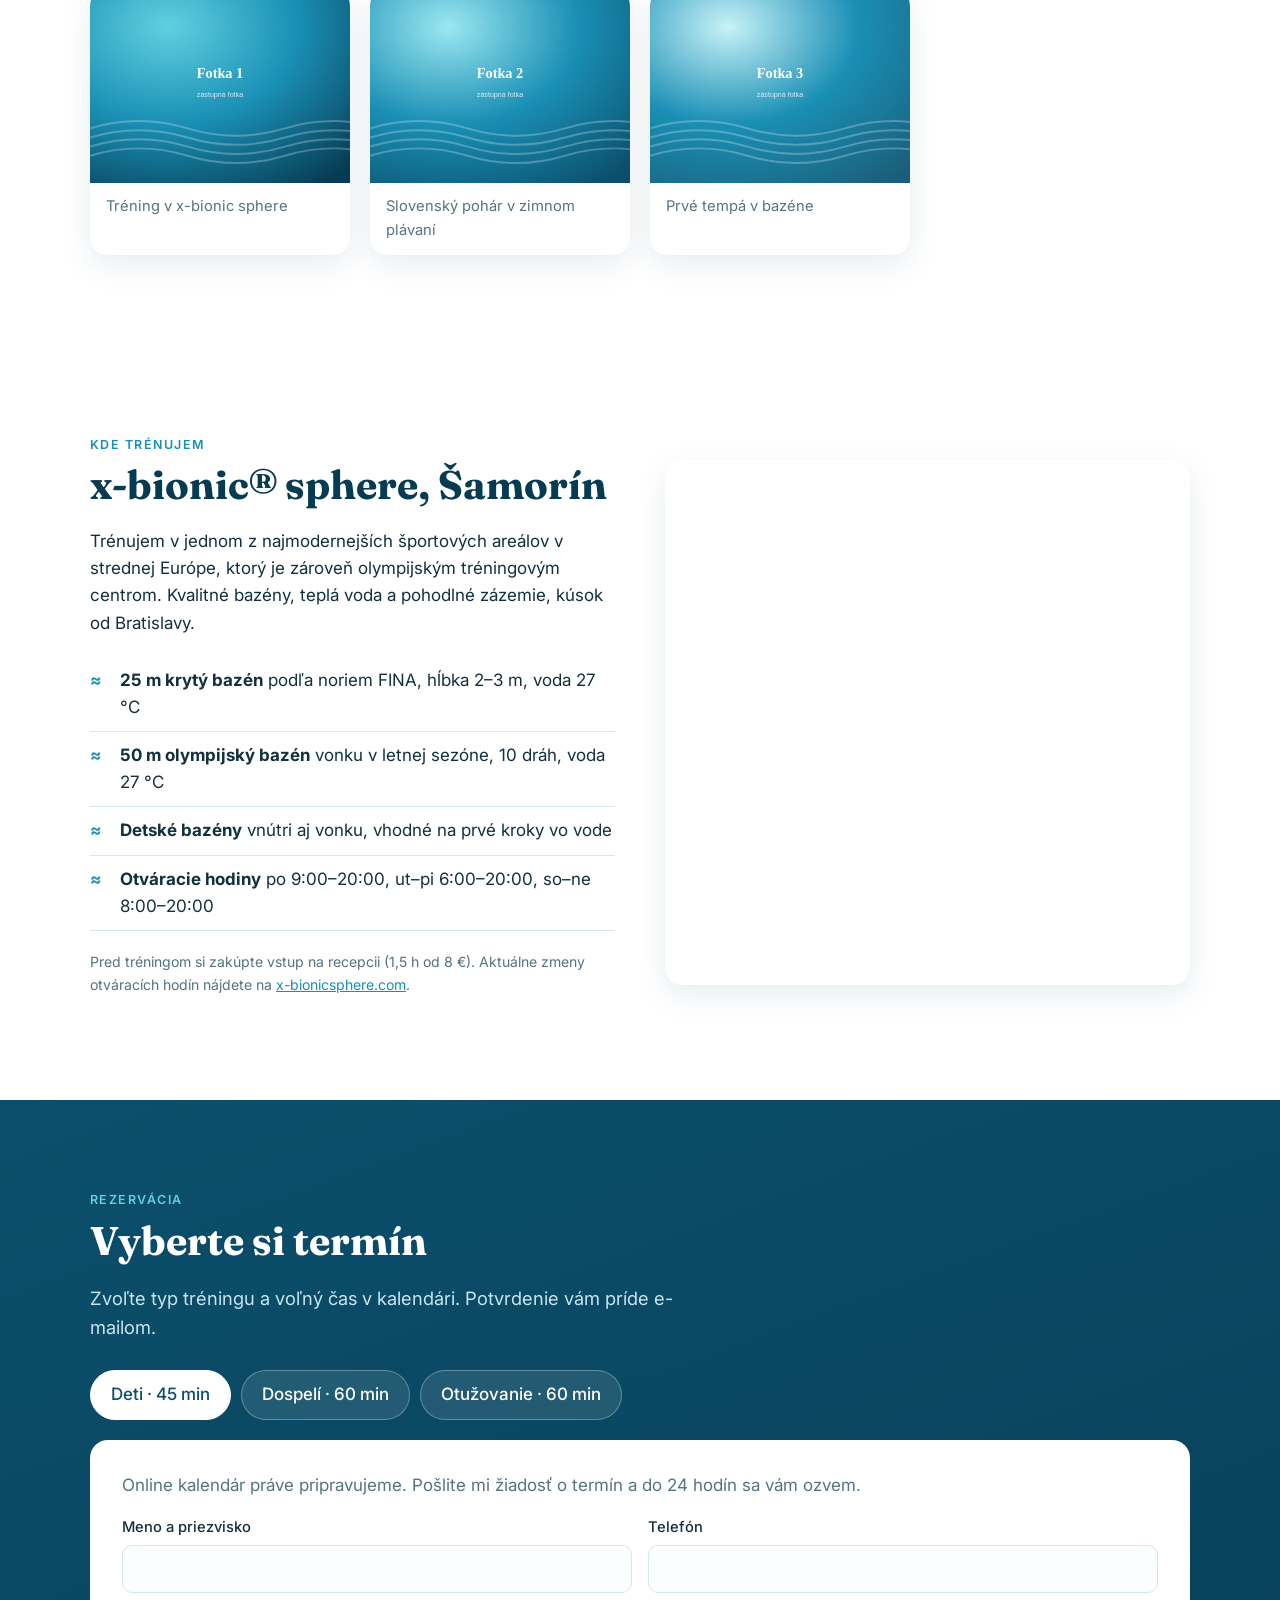
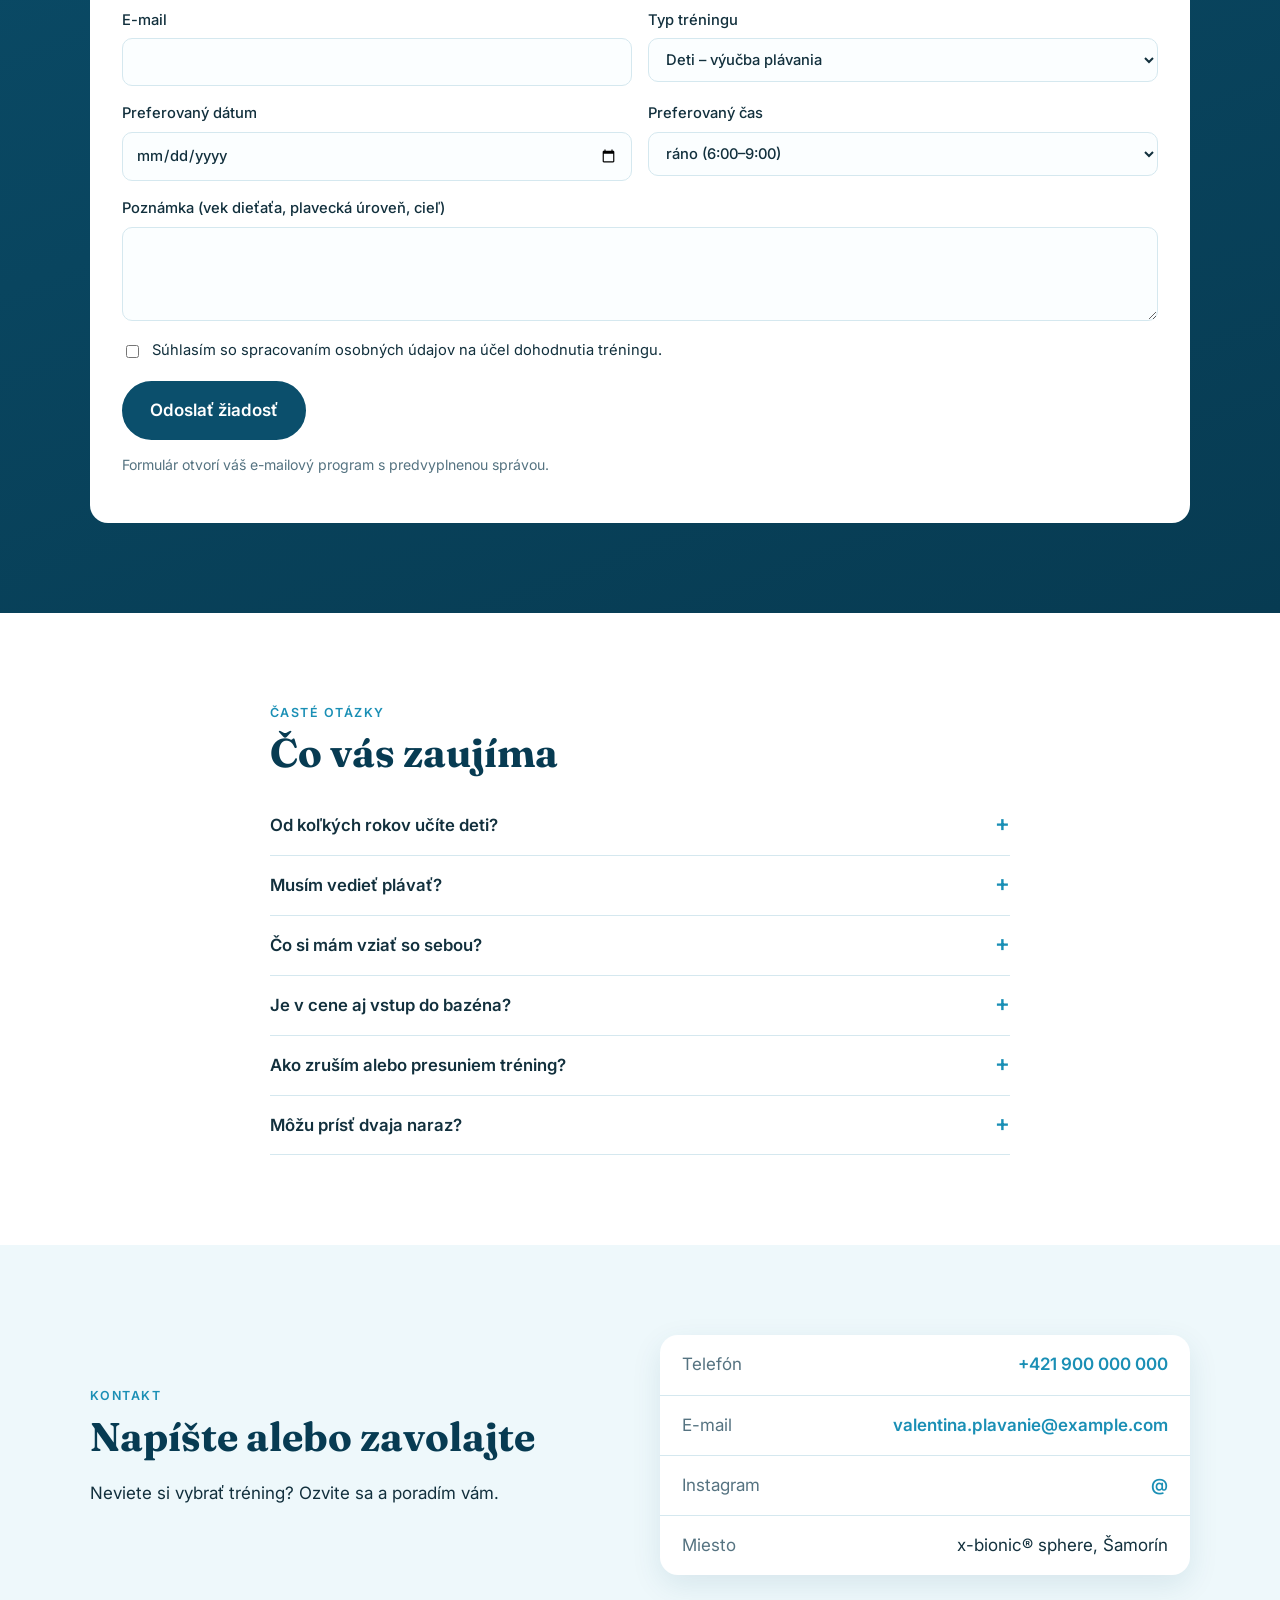
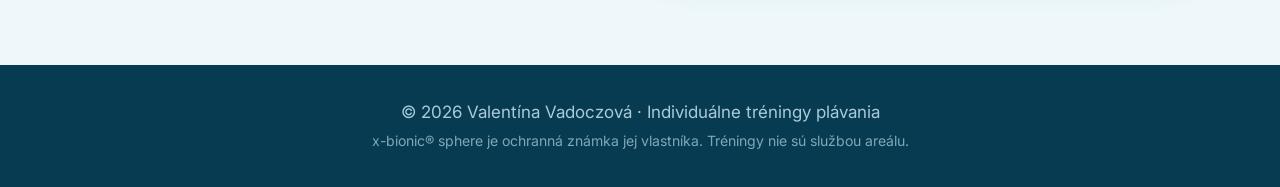
==== commit 22bd746a: "Administrácia: WYSIWYG úpravy textov, fotiek, galérie a výsledkov priamo na webe Ukladanie jedným co" ====
--- a/index.html
+++ b/index.html
@@ -22,6 +22,7 @@
       <nav class="nav-links">
         <a href="#treningy">Tréningy</a>
         <a href="#o-mne">O mne</a>
+        <a href="#galeria">Galéria</a>
         <a href="#bazen">Kde trénujem</a>
         <a href="#faq">Otázky</a>
         <a href="#rezervacia" class="btn btn-small">Rezervovať</a>
@@ -34,23 +35,22 @@
     <section class="hero">
       <div class="wrap hero-inner">
         <div class="hero-text">
-          <p class="eyebrow">Individuálne tréningy plávania · x-bionic® sphere Šamorín</p>
-          <h1>Plávanie, ktoré vás bude baviť. Pre deti aj dospelých.</h1>
-          <p class="lead">Som Valentína a učím plávať jedného človeka naraz. Celý tréning sa venujem len vám alebo vášmu dieťaťu: technike, istote vo vode aj radosti z pohybu.</p>
+          <p class="eyebrow" data-edit="hero-1">Individuálne tréningy plávania · x-bionic® sphere Šamorín</p>
+          <h1 data-edit="hero-2">Plávanie, ktoré vás bude baviť. Pre deti aj dospelých.</h1>
+          <p class="lead" data-edit="hero-3">Som Valentína a učím plávať jedného človeka naraz. Celý tréning sa venujem len vám alebo vášmu dieťaťu: technike, istote vo vode aj radosti z pohybu.</p>
           <div class="hero-cta">
-            <a href="#rezervacia" class="btn">Rezervovať tréning</a>
-            <a href="#o-mne" class="btn btn-ghost">Kto som</a>
+            <a href="#rezervacia" class="btn" data-edit="hero-4">Rezervovať tréning</a>
+            <a href="#o-mne" class="btn btn-ghost" data-edit="hero-5">Kto som</a>
           </div>
           <ul class="hero-stats">
-            <li><strong>19×</strong><span>zlato v Slovenskom pohári v zimnom plávaní</span></li>
-            <li><strong>24</strong><span>medailí z 24 štartov</span></li>
-            <li><strong>1 : 1</strong><span>tréning len pre vás</span></li>
+            <li data-edit="hero-6"><strong>19×</strong><span>zlato v Slovenskom pohári v zimnom plávaní</span></li>
+            <li data-edit="hero-7"><strong>24</strong><span>medailí z 24 štartov</span></li>
+            <li data-edit="hero-8"><strong>1 : 1</strong><span>tréning len pre vás</span></li>
           </ul>
         </div>
         <div class="hero-visual" aria-hidden="true">
           <div class="portrait">
-            <span>VV</span>
-            <small>sem príde fotka</small>
+            <img data-edit-img="portrait" src="images/portrait.svg" alt="Valentína Vadoczová">
           </div>
         </div>
       </div>
@@ -60,48 +60,48 @@
     <!-- TRÉNINGY -->
     <section id="treningy" class="section">
       <div class="wrap">
-        <p class="eyebrow">Tréningy</p>
-        <h2>Vyberte si, čo potrebujete</h2>
+        <p class="eyebrow" data-edit="treningy-1">Tréningy</p>
+        <h2 data-edit="treningy-2">Vyberte si, čo potrebujete</h2>
         <div class="cards">
           <article class="card">
             <div class="card-icon">🐠</div>
-            <h3>Deti – výučba plávania</h3>
-            <p>Pre deti od 4 rokov. Hravou formou si zvyknú na vodu, prekonajú strach a naučia sa splývať, dýchať a plávať prvé plavecké spôsoby.</p>
+            <h3 data-edit="treningy-3">Deti – výučba plávania</h3>
+            <p data-edit="treningy-4">Pre deti od 4 rokov. Hravou formou si zvyknú na vodu, prekonajú strach a naučia sa splývať, dýchať a plávať prvé plavecké spôsoby.</p>
             <ul>
-              <li>zvykanie si na vodu, potápanie, splývanie</li>
-              <li>prsia, kraul a znak krok za krokom</li>
-              <li>istota a bezpečnosť vo vode</li>
+              <li data-edit="treningy-5">zvykanie si na vodu, potápanie, splývanie</li>
+              <li data-edit="treningy-6">prsia, kraul a znak krok za krokom</li>
+              <li data-edit="treningy-7">istota a bezpečnosť vo vode</li>
             </ul>
-            <p class="price"><strong>30 €</strong> / 45 min</p>
-            <a href="#rezervacia" class="btn btn-small" data-book="deti">Rezervovať</a>
+            <p class="price" data-edit="treningy-8"><strong>30 €</strong> / 45 min</p>
+            <a href="#rezervacia" class="btn btn-small" data-book="deti" data-edit="treningy-9">Rezervovať</a>
           </article>
           <article class="card">
             <div class="card-icon">🏊‍♀️</div>
-            <h3>Dospelí – technika</h3>
-            <p>Pre začiatočníkov aj pokročilých. Či sa chcete naučiť plávať, prestať sa vo vode báť, alebo zrýchliť kraul, tréning prispôsobím vám.</p>
+            <h3 data-edit="treningy-10">Dospelí – technika</h3>
+            <p data-edit="treningy-11">Pre začiatočníkov aj pokročilých. Či sa chcete naučiť plávať, prestať sa vo vode báť, alebo zrýchliť kraul, tréning prispôsobím vám.</p>
             <ul>
-              <li>technika kraulu a prsia, dýchanie, obrátky</li>
-              <li>rozbor chýb a jasné cvičenia na zlepšenie</li>
-              <li>kondičné plávanie a plán tréningov</li>
+              <li data-edit="treningy-12">technika kraulu a prsia, dýchanie, obrátky</li>
+              <li data-edit="treningy-13">rozbor chýb a jasné cvičenia na zlepšenie</li>
+              <li data-edit="treningy-14">kondičné plávanie a plán tréningov</li>
             </ul>
-            <p class="price"><strong>40 €</strong> / 60 min</p>
-            <a href="#rezervacia" class="btn btn-small" data-book="dospeli">Rezervovať</a>
+            <p class="price" data-edit="treningy-15"><strong>40 €</strong> / 60 min</p>
+            <a href="#rezervacia" class="btn btn-small" data-book="dospeli" data-edit="treningy-16">Rezervovať</a>
           </article>
           <article class="card card-accent">
             <div class="card-icon">❄️</div>
-            <h3>Príprava na otužovanie</h3>
-            <p>Chcete plávať v otvorenej alebo studenej vode? Pripravím vás na prvé otužilecké preteky podľa toho, čo som si vyskúšala na vlastných.</p>
+            <h3 data-edit="treningy-17">Príprava na otužovanie</h3>
+            <p data-edit="treningy-18">Chcete plávať v otvorenej alebo studenej vode? Pripravím vás na prvé otužilecké preteky podľa toho, čo som si vyskúšala na vlastných.</p>
             <ul>
-              <li>technika pre otvorenú vodu a orientáciu</li>
-              <li>dýchanie a tempo v studenej vode</li>
-              <li>príprava na Slovenský pohár v zimnom plávaní</li>
+              <li data-edit="treningy-19">technika pre otvorenú vodu a orientáciu</li>
+              <li data-edit="treningy-20">dýchanie a tempo v studenej vode</li>
+              <li data-edit="treningy-21">príprava na Slovenský pohár v zimnom plávaní</li>
             </ul>
-            <p class="price"><strong>40 €</strong> / 60 min</p>
-            <a href="#rezervacia" class="btn btn-small" data-book="otuzovanie">Rezervovať</a>
+            <p class="price" data-edit="treningy-22"><strong>40 €</strong> / 60 min</p>
+            <a href="#rezervacia" class="btn btn-small" data-book="otuzovanie" data-edit="treningy-23">Rezervovať</a>
           </article>
         </div>
         <div class="note">
-          <p><strong>Balík 5 tréningov</strong> so zľavou 10 %. Vstup do bazéna sa platí zvlášť podľa <a href="https://www.x-bionicsphere.com/sport/plavanie/" target="_blank" rel="noopener">cenníka x-bionic® sphere</a>.</p>
+          <p data-edit="treningy-24"><strong>Balík 5 tréningov</strong> so zľavou 10 %. Vstup do bazéna sa platí zvlášť podľa <a href="https://www.x-bionicsphere.com/sport/plavanie/" target="_blank" rel="noopener">cenníka x-bionic® sphere</a>.</p>
         </div>
       </div>
     </section>
@@ -110,34 +110,72 @@
     <section id="o-mne" class="section section-ice">
       <div class="wrap about">
         <div class="about-text">
-          <p class="eyebrow">O mne</p>
-          <h2>Ahoj, som Valentína</h2>
-          <p>Voda je môj živel, v bazéne aj v ľadovom jazere. Plávam za otužilecký klub <strong>ĽMV Voda</strong> a od roku 2022 súťažím v <strong>Slovenskom pohári v zimnom plávaní</strong>, kde som sa na stupne víťazov postavila po každom zo svojich 24 štartov.</p>
-          <p>Najradšej plávam prsia na 50 a 100 metrov a voľný spôsob na 250 a 500 metrov, v bazéne aj vo vode, ktorá má len pár stupňov. Pri tréningoch zúročujem, čo ma naučili súťaže: dobrú techniku, pokojné dýchanie a hlavu, ktorá sa vody nebojí.</p>
-          <p>Trénujem individuálne, pretože každý sa učí inak. Deťom pomáham, aby si vodu obľúbili. Dospelým, aby v nej boli istí, rýchlejší a s radosťou.</p>
+          <p class="eyebrow" data-edit="o-mne-1">O mne</p>
+          <h2 data-edit="o-mne-2">Ahoj, som Valentína</h2>
+          <p data-edit="o-mne-3">Voda je môj živel, v bazéne aj v ľadovom jazere. Plávam za otužilecký klub <strong>ĽMV Voda</strong> a od roku 2022 súťažím v <strong>Slovenskom pohári v zimnom plávaní</strong>, kde som sa na stupne víťazov postavila po každom zo svojich 24 štartov.</p>
+          <p data-edit="o-mne-4">Najradšej plávam prsia na 50 a 100 metrov a voľný spôsob na 250 a 500 metrov, v bazéne aj vo vode, ktorá má len pár stupňov. Pri tréningoch zúročujem, čo ma naučili súťaže: dobrú techniku, pokojné dýchanie a hlavu, ktorá sa vody nebojí.</p>
+          <p data-edit="o-mne-5">Trénujem individuálne, pretože každý sa učí inak. Deťom pomáham, aby si vodu obľúbili. Dospelým, aby v nej boli istí, rýchlejší a s radosťou.</p>
         </div>
         <aside class="medals" aria-label="Medailová bilancia">
-          <h3>Slovenský pohár v zimnom plávaní</h3>
+          <h3 data-edit="o-mne-6">Slovenský pohár v zimnom plávaní</h3>
           <div class="medal-row">
-            <div class="medal gold"><strong>19</strong><span>zlato</span></div>
-            <div class="medal silver"><strong>4</strong><span>striebro</span></div>
-            <div class="medal bronze"><strong>1</strong><span>bronz</span></div>
+            <div class="medal gold"><strong data-edit="o-mne-7">19</strong><span data-edit="o-mne-8">zlato</span></div>
+            <div class="medal silver"><strong data-edit="o-mne-9">4</strong><span data-edit="o-mne-10">striebro</span></div>
+            <div class="medal bronze"><strong data-edit="o-mne-11">1</strong><span data-edit="o-mne-12">bronz</span></div>
           </div>
-          <p class="medal-sub">12 kôl v sezónach 2022/23 – 2024/25, umiestnenia vo vekovej kategórii</p>
+          <p class="medal-sub" data-edit="o-mne-13">12 kôl v sezónach 2022/23 – 2024/25, umiestnenia vo vekovej kategórii</p>
         </aside>
       </div>
 
       <div class="wrap">
-        <h3 class="results-title">Výsledky po kolách</h3>
+        <h3 class="results-title" data-edit="o-mne-14">Výsledky po kolách</h3>
         <div class="table-wrap">
           <table class="results">
             <thead>
               <tr><th>Dátum</th><th>Miesto</th><th>Disciplína</th><th>Čas</th><th>Umiestnenie</th></tr>
             </thead>
-            <tbody id="results-body"></tbody>
+            <tbody data-edit-table="results">
+              <tr><td>10.11.2024</td><td>Mestská plaváreň Žilina</td><td>50 m voľný spôsob, bazén</td><td>0:47,50</td><td>🥇 1. miesto</td></tr>
+              <tr><td>10.11.2024</td><td>Mestská plaváreň Žilina</td><td>500 m voľný spôsob, bazén</td><td>12:55,32</td><td>🥈 2. miesto</td></tr>
+              <tr><td>13.04.2024</td><td>Rybníky Opatovce – Trenčín</td><td>500 m voľný spôsob</td><td>12:01,00</td><td>🥇 1. miesto</td></tr>
+              <tr><td>13.04.2024</td><td>Rybníky Opatovce – Trenčín</td><td>50 m prsia</td><td>0:48,12</td><td>🥇 1. miesto</td></tr>
+              <tr><td>02.03.2024</td><td>Senecké jazerá</td><td>100 m prsia</td><td>2:08,50</td><td>🥇 1. miesto</td></tr>
+              <tr><td>02.03.2024</td><td>Senecké jazerá</td><td>500 m voľný spôsob</td><td>10:47,60</td><td>🥇 1. miesto</td></tr>
+              <tr><td>27.01.2024</td><td>Zlaté Piesky, Bratislava</td><td>250 m voľný spôsob</td><td>5:24,66</td><td>🥇 1. miesto</td></tr>
+              <tr><td>27.01.2024</td><td>Zlaté Piesky, Bratislava</td><td>50 m prsia</td><td>0:54,44</td><td>🥇 1. miesto</td></tr>
+              <tr><td>02.12.2023</td><td>Domaša – Dobrá</td><td>100 m prsia</td><td>2:13,86</td><td>🥇 1. miesto</td></tr>
+              <tr><td>02.12.2023</td><td>Domaša – Dobrá</td><td>500 m voľný spôsob</td><td>11:10,34</td><td>🥇 1. miesto</td></tr>
+              <tr><td>18.11.2023</td><td>Oravská priehrada</td><td>50 m prsia</td><td>0:55,37</td><td>🥇 1. miesto</td></tr>
+              <tr><td>18.11.2023</td><td>Oravská priehrada</td><td>500 m voľný spôsob</td><td>11:27,30</td><td>🥇 1. miesto</td></tr>
+              <tr><td>04.11.2023</td><td>Mestská plaváreň Žilina</td><td>50 m prsia, bazén</td><td>0:53,52</td><td>🥇 1. miesto</td></tr>
+              <tr><td>04.11.2023</td><td>Mestská plaváreň Žilina</td><td>500 m voľný spôsob, bazén</td><td>11:28,51</td><td>🥇 1. miesto</td></tr>
+              <tr><td>01.04.2023</td><td>Domaša – Dobrá</td><td>50 m prsia</td><td>0:59,93</td><td>🥇 1. miesto</td></tr>
+              <tr><td>01.04.2023</td><td>Domaša – Dobrá</td><td>250 m voľný spôsob</td><td>5:27,70</td><td>🥇 1. miesto</td></tr>
+              <tr><td>25.03.2023</td><td>Rybníky Opatovce – Trenčín</td><td>50 m prsia</td><td>0:57,81</td><td>🥇 1. miesto</td></tr>
+              <tr><td>25.03.2023</td><td>Rybníky Opatovce – Trenčín</td><td>250 m voľný spôsob</td><td>5:40,51</td><td>🥇 1. miesto</td></tr>
+              <tr><td>04.03.2023</td><td>Thermalpark Dunajská Streda</td><td>100 m prsia</td><td>2:35,01</td><td>🥈 2. miesto</td></tr>
+              <tr><td>04.03.2023</td><td>Thermalpark Dunajská Streda</td><td>50 m prsia</td><td>1:06,67</td><td>🥇 1. miesto</td></tr>
+              <tr><td>18.02.2023</td><td>Nové Košariská, Dunajská Lužná</td><td>50 m prsia</td><td>1:04,61</td><td>🥇 1. miesto</td></tr>
+              <tr><td>18.02.2023</td><td>Nové Košariská, Dunajská Lužná</td><td>100 m prsia</td><td>2:17,05</td><td>🥈 2. miesto</td></tr>
+              <tr><td>26.11.2022</td><td>Lake Side Čierna Voda</td><td>100 m prsia</td><td>2:04,50</td><td>🥈 2. miesto</td></tr>
+              <tr><td>26.11.2022</td><td>Lake Side Čierna Voda</td><td>50 m prsia</td><td>1:03,50</td><td>🥉 3. miesto</td></tr>
+            </tbody>
           </table>
         </div>
-        <p class="source">Zdroj: oficiálne výsledky <a href="https://pohar.sportoveotuzovanie.sk/vysledky/jednotlivci" target="_blank" rel="noopener">Slovenského pohára v zimnom plávaní</a>.</p>
+        <p class="source" data-edit="o-mne-15">Zdroj: oficiálne výsledky <a href="https://pohar.sportoveotuzovanie.sk/vysledky/jednotlivci" target="_blank" rel="noopener">Slovenského pohára v zimnom plávaní</a>.</p>
+      </div>
+    </section>
+
+    <!-- GALÉRIA -->
+    <section id="galeria" class="section">
+      <div class="wrap">
+        <p class="eyebrow" data-edit="galeria-1">Galéria</p>
+        <h2 data-edit="galeria-2">Z tréningov a pretekov</h2>
+        <div class="gallery" data-edit-gallery="gallery">
+          <figure><img src="images/galeria-1.svg" alt=""><figcaption>Tréning v x-bionic sphere</figcaption></figure>
+          <figure><img src="images/galeria-2.svg" alt=""><figcaption>Slovenský pohár v zimnom plávaní</figcaption></figure>
+          <figure><img src="images/galeria-3.svg" alt=""><figcaption>Prvé tempá v bazéne</figcaption></figure>
+        </div>
       </div>
     </section>
 
@@ -145,16 +183,16 @@
     <section id="bazen" class="section">
       <div class="wrap venue">
         <div>
-          <p class="eyebrow">Kde trénujem</p>
-          <h2>x-bionic® sphere, Šamorín</h2>
-          <p>Trénujem v jednom z najmodernejších športových areálov v strednej Európe, ktorý je zároveň olympijským tréningovým centrom. Kvalitné bazény, teplá voda a pohodlné zázemie, kúsok od Bratislavy.</p>
+          <p class="eyebrow" data-edit="bazen-1">Kde trénujem</p>
+          <h2 data-edit="bazen-2">x-bionic® sphere, Šamorín</h2>
+          <p data-edit="bazen-3">Trénujem v jednom z najmodernejších športových areálov v strednej Európe, ktorý je zároveň olympijským tréningovým centrom. Kvalitné bazény, teplá voda a pohodlné zázemie, kúsok od Bratislavy.</p>
           <ul class="facts">
-            <li><strong>25 m krytý bazén</strong> podľa noriem FINA, hĺbka 2–3 m, voda 27 °C</li>
-            <li><strong>50 m olympijský bazén</strong> vonku v letnej sezóne, 10 dráh, voda 27 °C</li>
-            <li><strong>Detské bazény</strong> vnútri aj vonku, vhodné na prvé kroky vo vode</li>
-            <li><strong>Otváracie hodiny</strong> po 9:00–20:00, ut–pi 6:00–20:00, so–ne 8:00–20:00</li>
+            <li data-edit="bazen-4"><strong>25 m krytý bazén</strong> podľa noriem FINA, hĺbka 2–3 m, voda 27 °C</li>
+            <li data-edit="bazen-5"><strong>50 m olympijský bazén</strong> vonku v letnej sezóne, 10 dráh, voda 27 °C</li>
+            <li data-edit="bazen-6"><strong>Detské bazény</strong> vnútri aj vonku, vhodné na prvé kroky vo vode</li>
+            <li data-edit="bazen-7"><strong>Otváracie hodiny</strong> po 9:00–20:00, ut–pi 6:00–20:00, so–ne 8:00–20:00</li>
           </ul>
-          <p class="small">Pred tréningom si zakúpte vstup na recepcii (1,5 h od 8 €). Aktuálne zmeny otváracích hodín nájdete na <a href="https://www.x-bionicsphere.com/sport/plavanie/" target="_blank" rel="noopener">x-bionicsphere.com</a>.</p>
+          <p class="small" data-edit="bazen-8">Pred tréningom si zakúpte vstup na recepcii (1,5 h od 8 €). Aktuálne zmeny otváracích hodín nájdete na <a href="https://www.x-bionicsphere.com/sport/plavanie/" target="_blank" rel="noopener">x-bionicsphere.com</a>.</p>
         </div>
         <div class="map">
           <iframe title="Mapa x-bionic sphere Šamorín" loading="lazy" referrerpolicy="no-referrer-when-downgrade"
@@ -166,9 +204,9 @@
     <!-- REZERVÁCIA -->
     <section id="rezervacia" class="section section-deep">
       <div class="wrap">
-        <p class="eyebrow">Rezervácia</p>
-        <h2>Vyberte si termín</h2>
-        <p class="lead">Zvoľte typ tréningu a voľný čas v kalendári. Potvrdenie vám príde e-mailom.</p>
+        <p class="eyebrow" data-edit="rezervacia-1">Rezervácia</p>
+        <h2 data-edit="rezervacia-2">Vyberte si termín</h2>
+        <p class="lead" data-edit="rezervacia-3">Zvoľte typ tréningu a voľný čas v kalendári. Potvrdenie vám príde e-mailom.</p>
         <div class="tabs" role="tablist">
           <button role="tab" data-type="deti" aria-selected="true">Deti · 45 min</button>
           <button role="tab" data-type="dospeli" aria-selected="false">Dospelí · 60 min</button>
@@ -212,14 +250,14 @@
     <!-- FAQ -->
     <section id="faq" class="section">
       <div class="wrap narrow">
-        <p class="eyebrow">Časté otázky</p>
-        <h2>Čo vás zaujíma</h2>
-        <details><summary>Od koľkých rokov učíte deti?</summary><p>Od 4 rokov. Ak je dieťa mladšie alebo sa vody veľmi bojí, napíšte mi a dohodneme sa, ako začať.</p></details>
-        <details><summary>Musím vedieť plávať?</summary><p>Nie. Začiatočníkov učím od úplných základov. Dospelí začiatočníci sú u mňa úplne bežní, tak sa nehanbite.</p></details>
-        <details><summary>Čo si mám vziať so sebou?</summary><p>Plavky, plavecké okuliare, čiapku, uterák a šľapky. Plavecké pomôcky (dosky, pullbuoy, plutvy) prinesiem ja.</p></details>
-        <details><summary>Je v cene aj vstup do bazéna?</summary><p>Nie. Vstup si každý klient kupuje na recepcii x-bionic® sphere podľa ich aktuálneho cenníka.</p></details>
-        <details><summary>Ako zruším alebo presuniem tréning?</summary><p>Bezplatne najneskôr 24 hodín vopred, cez odkaz v potvrdzovacom e-maile alebo telefonicky. Pri neskoršom zrušení si účtujem 50 % ceny.</p></details>
-        <details><summary>Môžu prísť dvaja naraz?</summary><p>Áno. Súrodenci alebo pár môžu prísť na spoločný tréning. Cenu vám poviem po dohode.</p></details>
+        <p class="eyebrow" data-edit="faq-1">Časté otázky</p>
+        <h2 data-edit="faq-2">Čo vás zaujíma</h2>
+        <details><summary data-edit="faq-3">Od koľkých rokov učíte deti?</summary><p data-edit="faq-4">Od 4 rokov. Ak je dieťa mladšie alebo sa vody veľmi bojí, napíšte mi a dohodneme sa, ako začať.</p></details>
+        <details><summary data-edit="faq-5">Musím vedieť plávať?</summary><p data-edit="faq-6">Nie. Začiatočníkov učím od úplných základov. Dospelí začiatočníci sú u mňa úplne bežní, tak sa nehanbite.</p></details>
+        <details><summary data-edit="faq-7">Čo si mám vziať so sebou?</summary><p data-edit="faq-8">Plavky, plavecké okuliare, čiapku, uterák a šľapky. Plavecké pomôcky (dosky, pullbuoy, plutvy) prinesiem ja.</p></details>
+        <details><summary data-edit="faq-9">Je v cene aj vstup do bazéna?</summary><p data-edit="faq-10">Nie. Vstup si každý klient kupuje na recepcii x-bionic® sphere podľa ich aktuálneho cenníka.</p></details>
+        <details><summary data-edit="faq-11">Ako zruším alebo presuniem tréning?</summary><p data-edit="faq-12">Bezplatne najneskôr 24 hodín vopred, cez odkaz v potvrdzovacom e-maile alebo telefonicky. Pri neskoršom zrušení si účtujem 50 % ceny.</p></details>
+        <details><summary data-edit="faq-13">Môžu prísť dvaja naraz?</summary><p data-edit="faq-14">Áno. Súrodenci alebo pár môžu prísť na spoločný tréning. Cenu vám poviem po dohode.</p></details>
       </div>
     </section>
 
@@ -227,9 +265,9 @@
     <section id="kontakt" class="section section-ice">
       <div class="wrap contact">
         <div>
-          <p class="eyebrow">Kontakt</p>
-          <h2>Napíšte alebo zavolajte</h2>
-          <p>Neviete si vybrať tréning? Ozvite sa a poradím vám.</p>
+          <p class="eyebrow" data-edit="kontakt-1">Kontakt</p>
+          <h2 data-edit="kontakt-2">Napíšte alebo zavolajte</h2>
+          <p data-edit="kontakt-3">Neviete si vybrať tréning? Ozvite sa a poradím vám.</p>
         </div>
         <ul class="contact-list">
           <li><span>Telefón</span><a data-contact="phone" href="#"></a></li>
--- a/style.css
+++ b/style.css
@@ -57,10 +57,8 @@
 .hero-stats strong { display: block; font-family: Fraunces, serif; font-size: 1.7rem; color: var(--deep); }
 .hero-stats span { font-size: .85rem; color: var(--muted); line-height: 1.35; display: block; }
 .hero-visual { display: flex; justify-content: center; }
-.portrait { width: min(360px, 80vw); aspect-ratio: 4/5; border-radius: 200px 200px 28px 28px; background: radial-gradient(circle at 30% 20%, var(--aqua), var(--sea) 45%, var(--deep) 100%); display: flex; flex-direction: column; align-items: center; justify-content: center; color: var(--white); box-shadow: 0 30px 60px rgba(11,79,108,.25); position: relative; overflow: hidden; }
-.portrait::after { content: ""; position: absolute; inset: auto -20% -10% -20%; height: 40%; background: repeating-radial-gradient(ellipse at 50% 0, rgba(255,255,255,.18) 0 8px, transparent 8px 22px); }
-.portrait span { font-family: Fraunces, serif; font-size: 5rem; font-weight: 700; letter-spacing: .05em; }
-.portrait small { opacity: .75; font-size: .85rem; }
+.portrait { width: min(360px, 80vw); aspect-ratio: 4/5; border-radius: 200px 200px 28px 28px; overflow: hidden; box-shadow: 0 30px 60px rgba(11,79,108,.25); background: var(--sea); }
+.portrait img { width: 100%; height: 100%; object-fit: cover; display: block; }
 .wave { position: absolute; bottom: -1px; left: 0; width: 100%; height: 90px; fill: var(--white); }
 
 /* Sections */
@@ -105,6 +103,13 @@
 .results tr:hover td { background: #f6fbfd; }
 .pos { font-weight: 600; }
 .source { font-size: .85rem; color: var(--muted); }
+
+/* Gallery */
+.gallery { display: grid; grid-template-columns: repeat(auto-fill, minmax(260px, 1fr)); gap: 20px; margin-top: 30px; }
+.gallery figure { margin: 0; background: var(--white); border-radius: var(--radius); overflow: hidden; box-shadow: var(--shadow); }
+.gallery img { width: 100%; aspect-ratio: 4/3; object-fit: cover; display: block; }
+.gallery figcaption { padding: 12px 16px; font-size: .92rem; color: var(--muted); }
+.gallery figcaption:empty { display: none; }
 
 /* Venue */
 .venue { display: grid; grid-template-columns: 1fr 1fr; gap: 50px; align-items: center; }
